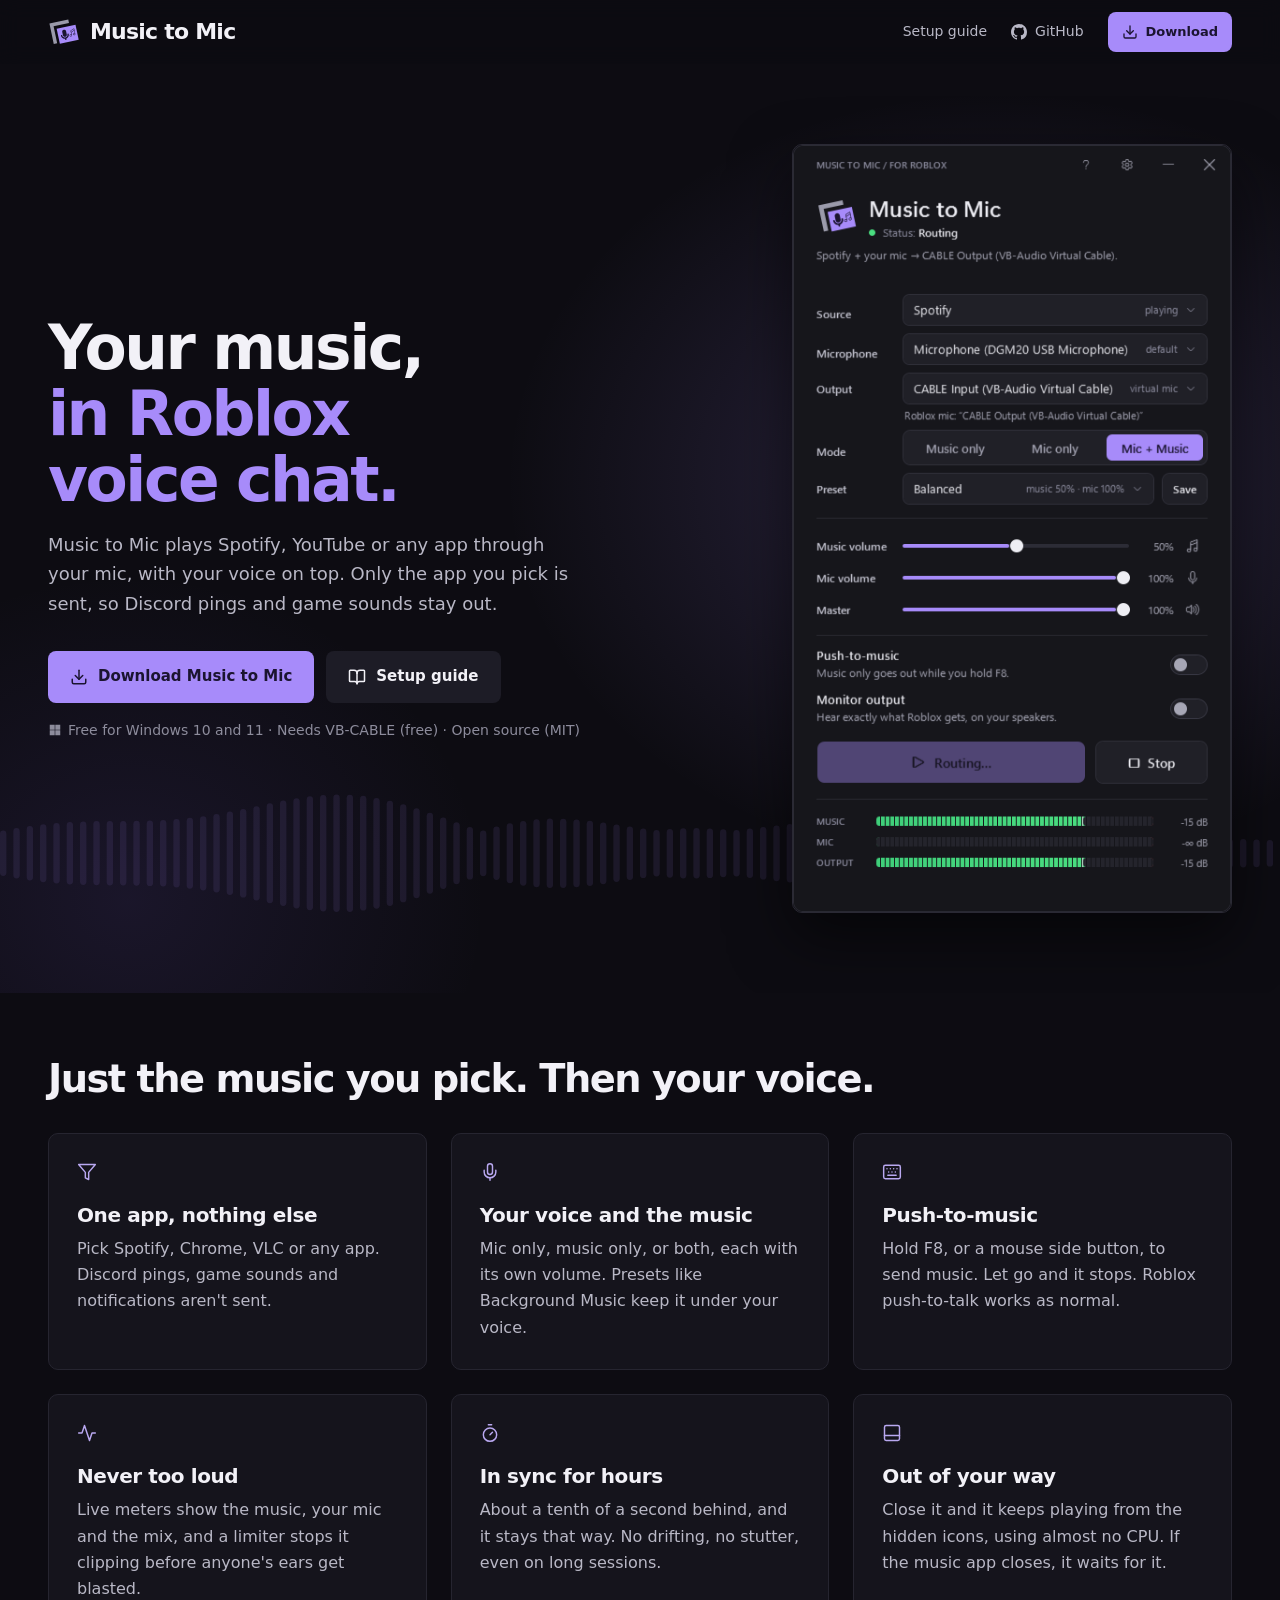
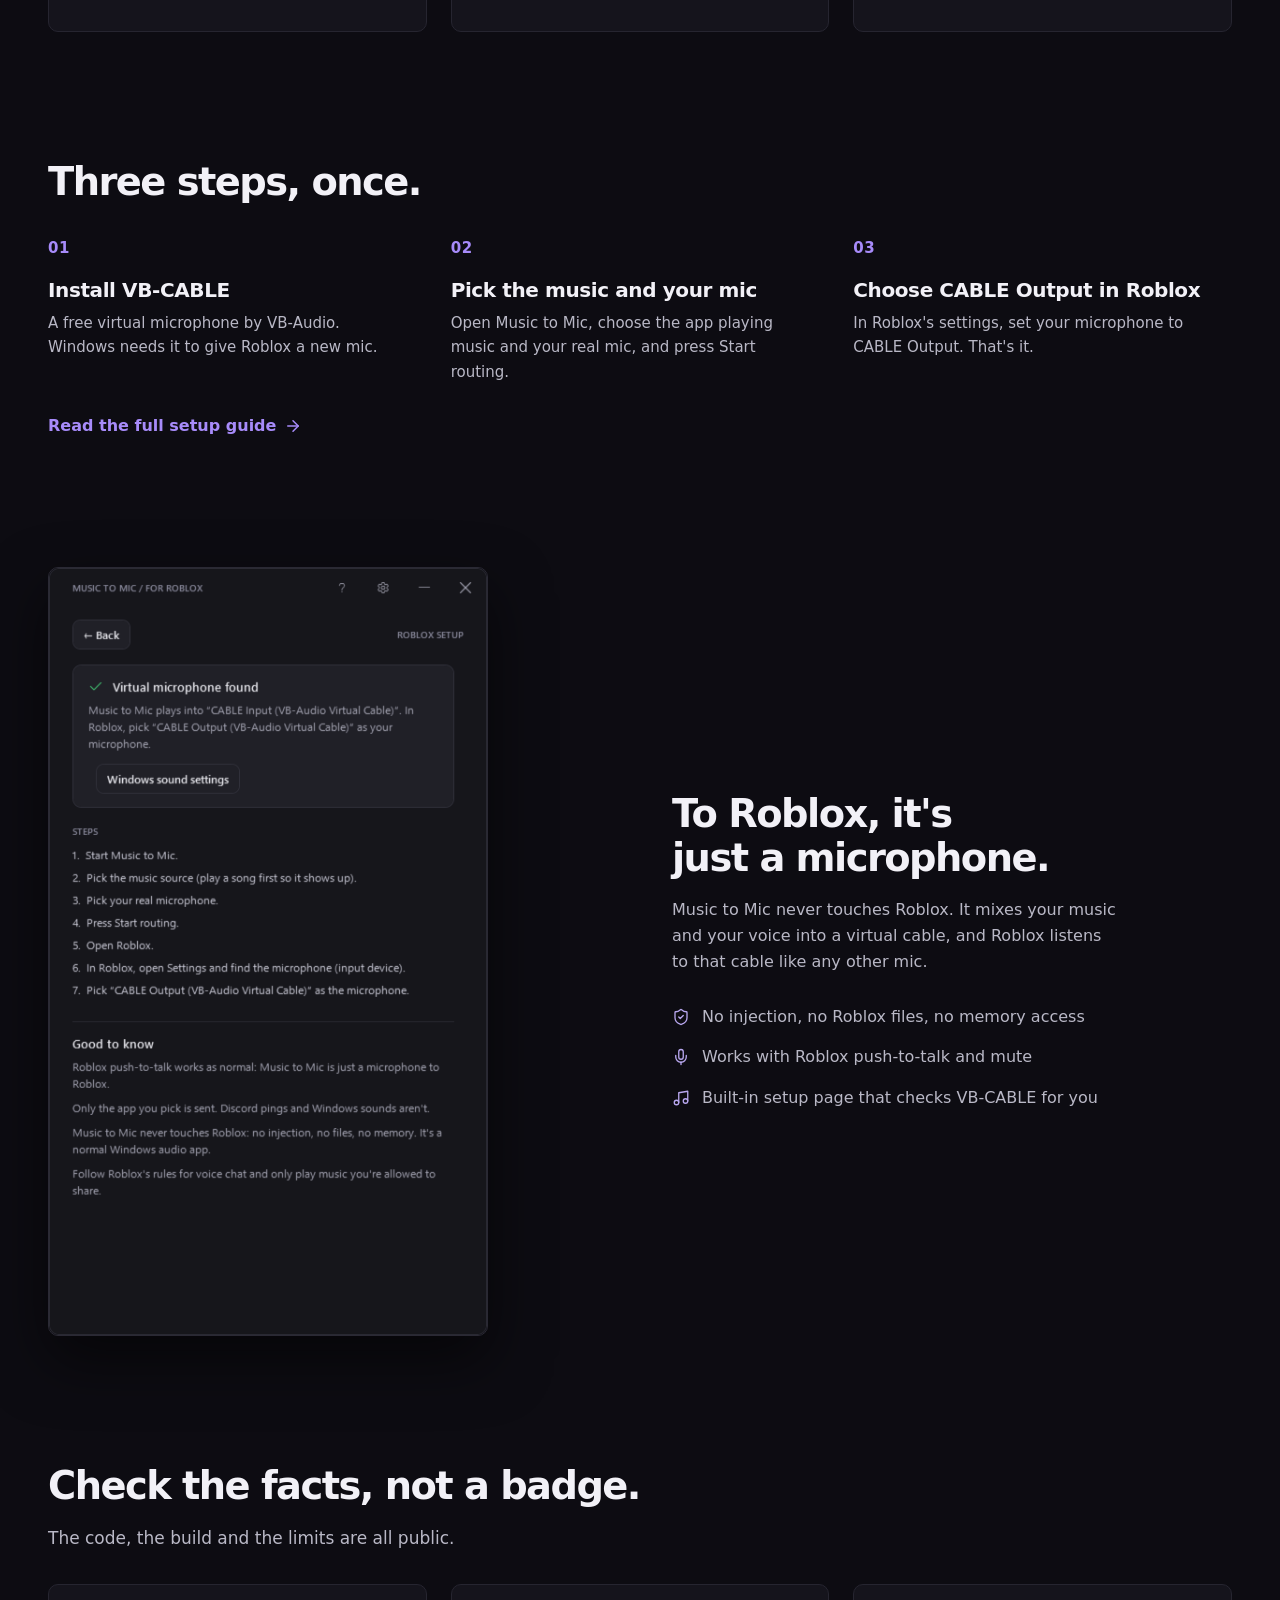
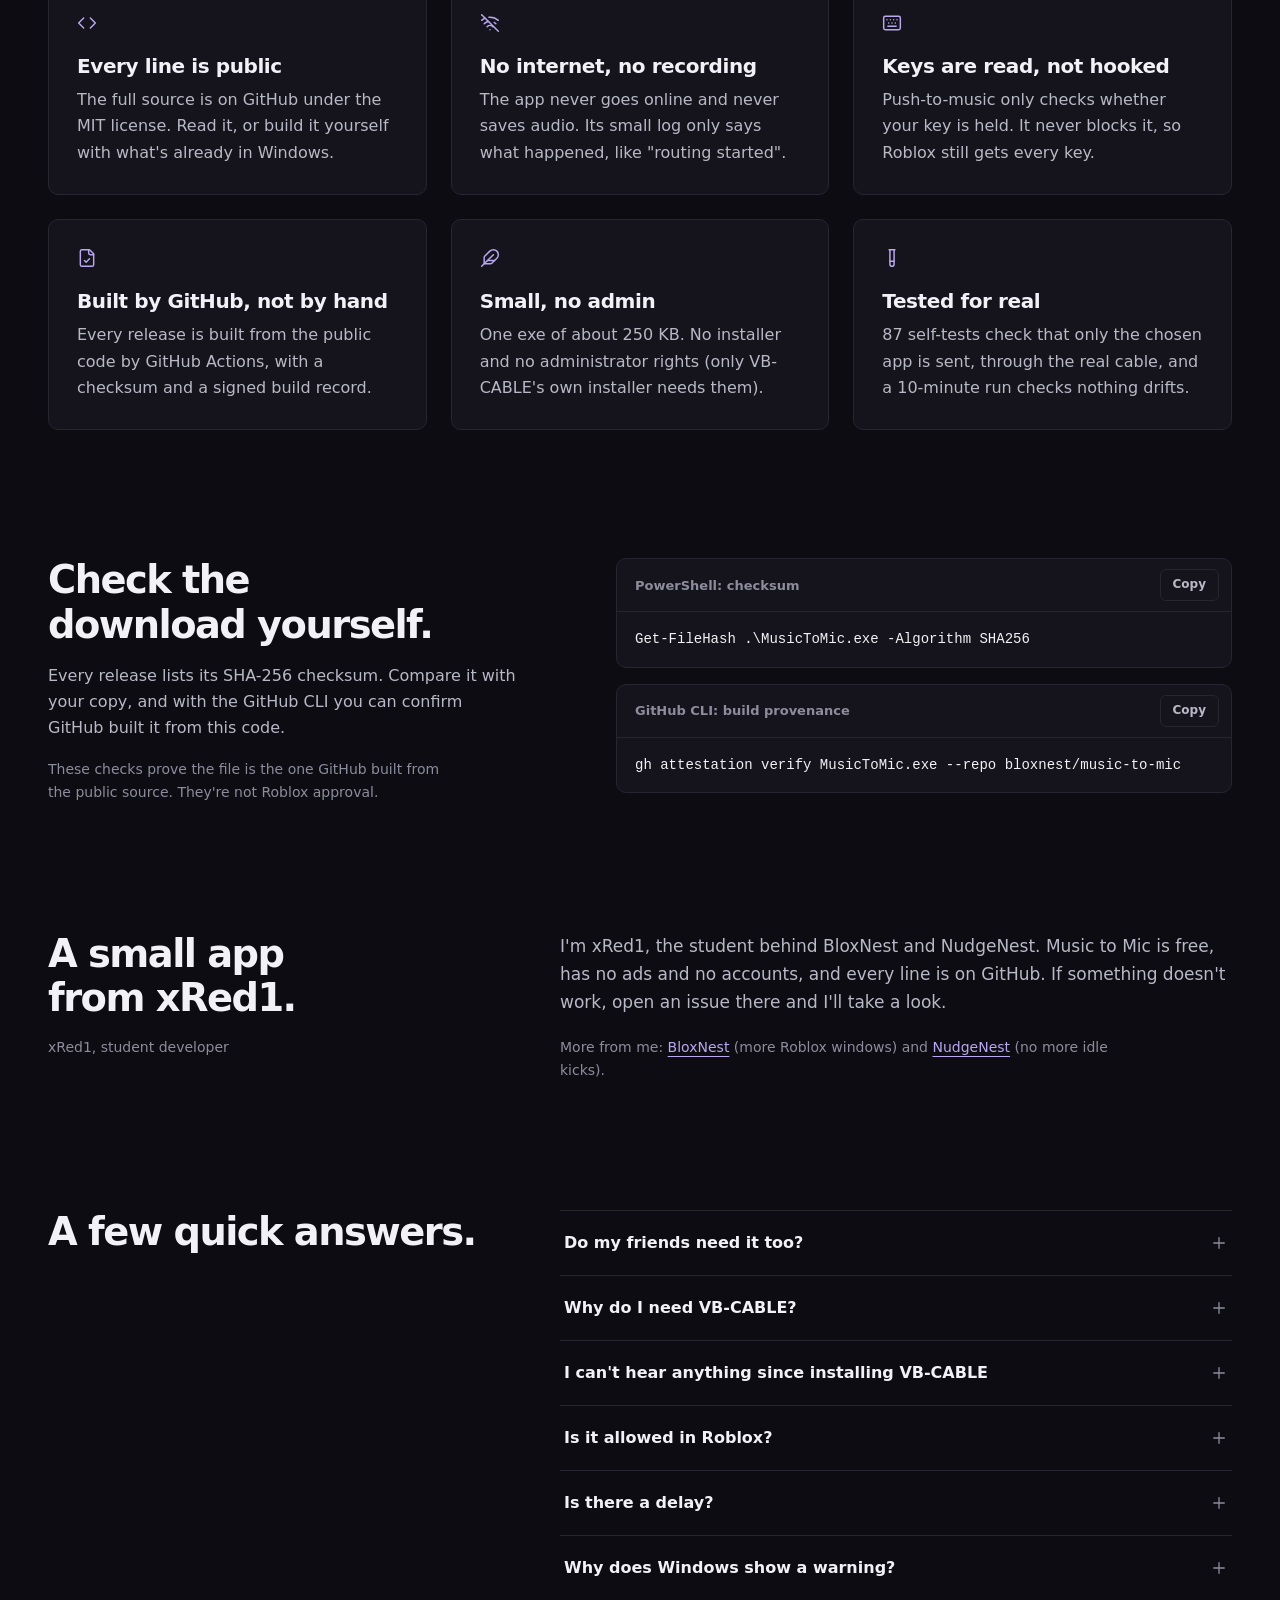
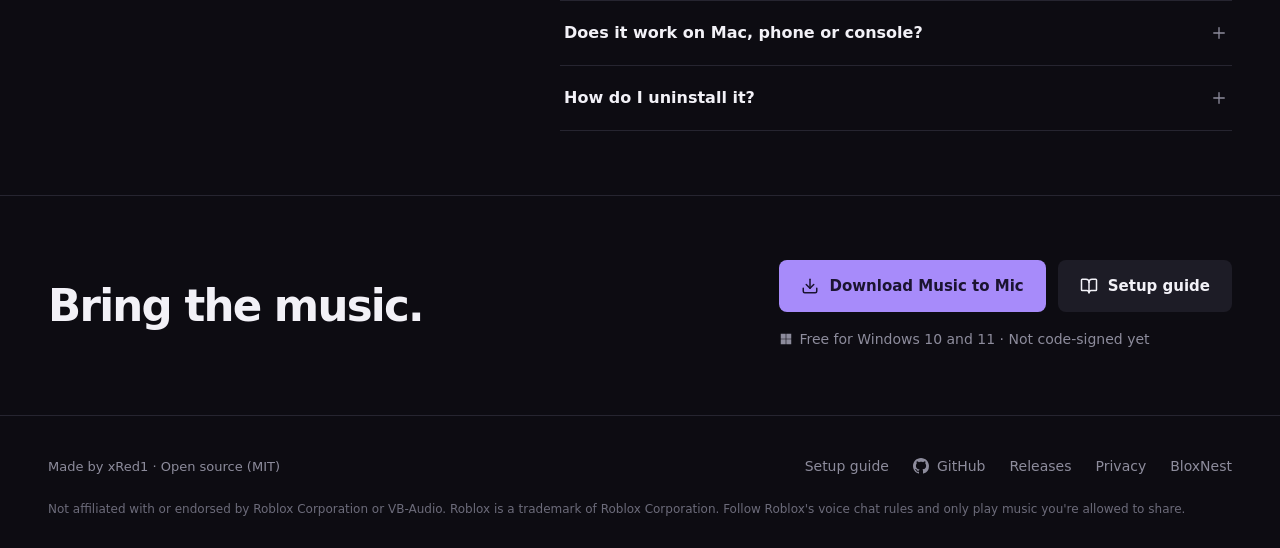
==== docs/index.html @ 9c3e30e5 "Website and setup guide; hide Windows' audio engine from sources; speaker check - docs/: landing pag" ====
<!DOCTYPE html>
<html lang="en">
<head>
  <meta charset="utf-8">
  <meta name="viewport" content="width=device-width, initial-scale=1">
  <title>Music to Mic | Play Music in Roblox Voice Chat</title>
  <meta name="description" content="Play Spotify, YouTube or any app through your mic in Roblox voice chat, with your voice on top. Free and open source for Windows. Made by xRed1.">
  <meta name="robots" content="index, follow">
  <meta name="author" content="xRed1">
  <meta name="application-name" content="Music to Mic">
  <meta name="theme-color" content="#0d0c12">
  <link rel="canonical" href="https://bloxnest.github.io/music-to-mic/">
  <link rel="icon" href="favicon.ico" sizes="any">
  <link rel="icon" type="image/svg+xml" href="assets/favicon.svg">
  <link rel="icon" type="image/png" sizes="32x32" href="assets/favicon-32.png">
  <link rel="apple-touch-icon" href="apple-touch-icon.png">
  <link rel="manifest" href="site.webmanifest">
  <meta property="og:type" content="website">
  <meta property="og:site_name" content="Music to Mic">
  <meta property="og:title" content="Music to Mic | Play Music in Roblox Voice Chat">
  <meta property="og:description" content="Your music, in Roblox voice chat. Play Spotify, YouTube or any app through your mic, with your voice on top. Free for Windows.">
  <meta property="og:url" content="https://bloxnest.github.io/music-to-mic/">
  <meta property="og:locale" content="en_US">
  <meta property="og:image" content="https://bloxnest.github.io/music-to-mic/assets/og-image.jpg">
  <meta property="og:image:type" content="image/jpeg">
  <meta property="og:image:width" content="1200">
  <meta property="og:image:height" content="630">
  <meta property="og:image:alt" content="Music to Mic logo and headline next to the app window, routing Spotify and a microphone into Roblox voice chat.">
  <meta name="twitter:card" content="summary_large_image">
  <meta name="twitter:title" content="Music to Mic | Play Music in Roblox Voice Chat">
  <meta name="twitter:description" content="Play Spotify, YouTube or any app through your mic in Roblox voice chat. Free for Windows.">
  <meta name="twitter:image" content="https://bloxnest.github.io/music-to-mic/assets/og-image.jpg">
  <script type="application/ld+json">
  {
    "@context": "https://schema.org",
    "@type": "SoftwareApplication",
    "name": "Music to Mic",
    "url": "https://bloxnest.github.io/music-to-mic/",
    "description": "Play an app's audio, like Spotify or YouTube, through a virtual microphone in Roblox voice chat, mixed with your real mic.",
    "applicationCategory": "MultimediaApplication",
    "operatingSystem": "Windows 10, Windows 11",
    "softwareVersion": "1.0.0",
    "downloadUrl": "https://github.com/bloxnest/music-to-mic/releases/latest/download/MusicToMic.exe",
    "isAccessibleForFree": true,
    "offers": { "@type": "Offer", "price": 0, "priceCurrency": "USD" },
    "license": "https://github.com/bloxnest/music-to-mic/blob/main/LICENSE",
    "image": "https://bloxnest.github.io/music-to-mic/assets/og-image.jpg",
    "screenshot": ["https://bloxnest.github.io/music-to-mic/assets/app-main.png"],
    "sameAs": ["https://github.com/bloxnest/music-to-mic"],
    "author": { "@type": "Person", "name": "xRed1" }
  }
  </script>
  <link rel="stylesheet" href="assets/site.css">
</head>
<body>
  <!-- Interface icons: Lucide (ISC licence). Brand marks: GitHub and Microsoft Windows. -->
  <svg width="0" height="0" style="position:absolute" aria-hidden="true" focusable="false">
    <defs>
      <symbol id="i-download" viewBox="0 0 24 24" fill="none" stroke="currentColor" stroke-width="2" stroke-linecap="round" stroke-linejoin="round"><path d="M21 15v4a2 2 0 0 1-2 2H5a2 2 0 0 1-2-2v-4"/><polyline points="7 10 12 15 17 10"/><line x1="12" x2="12" y1="15" y2="3"/></symbol>
      <symbol id="i-book" viewBox="0 0 24 24" fill="none" stroke="currentColor" stroke-width="2" stroke-linecap="round" stroke-linejoin="round"><path d="M12 7v14"/><path d="M3 18a1 1 0 0 1-1-1V4a1 1 0 0 1 1-1h5a4 4 0 0 1 4 4 4 4 0 0 1 4-4h5a1 1 0 0 1 1 1v13a1 1 0 0 1-1 1h-6a3 3 0 0 0-3 3 3 3 0 0 0-3-3z"/></symbol>
      <symbol id="i-filter" viewBox="0 0 24 24" fill="none" stroke="currentColor" stroke-width="1.75" stroke-linecap="round" stroke-linejoin="round"><polygon points="22 3 2 3 10 12.46 10 19 14 21 14 12.46 22 3"/></symbol>
      <symbol id="i-mic" viewBox="0 0 24 24" fill="none" stroke="currentColor" stroke-width="1.75" stroke-linecap="round" stroke-linejoin="round"><path d="M12 2a3 3 0 0 0-3 3v7a3 3 0 0 0 6 0V5a3 3 0 0 0-3-3Z"/><path d="M19 10v2a7 7 0 0 1-14 0v-2"/><line x1="12" x2="12" y1="19" y2="22"/></symbol>
      <symbol id="i-music" viewBox="0 0 24 24" fill="none" stroke="currentColor" stroke-width="1.75" stroke-linecap="round" stroke-linejoin="round"><path d="M9 18V5l12-2v13"/><circle cx="6" cy="18" r="3"/><circle cx="18" cy="16" r="3"/></symbol>
      <symbol id="i-keyboard" viewBox="0 0 24 24" fill="none" stroke="currentColor" stroke-width="1.75" stroke-linecap="round" stroke-linejoin="round"><rect width="20" height="16" x="2" y="4" rx="2"/><path d="M6 8h.01M10 8h.01M14 8h.01M18 8h.01M8 12h.01M12 12h.01M16 12h.01M7 16h10"/></symbol>
      <symbol id="i-activity" viewBox="0 0 24 24" fill="none" stroke="currentColor" stroke-width="1.75" stroke-linecap="round" stroke-linejoin="round"><path d="M22 12h-4l-3 9L9 3l-3 9H2"/></symbol>
      <symbol id="i-timer" viewBox="0 0 24 24" fill="none" stroke="currentColor" stroke-width="1.75" stroke-linecap="round" stroke-linejoin="round"><line x1="10" x2="14" y1="2" y2="2"/><line x1="12" x2="15" y1="14" y2="11"/><circle cx="12" cy="14" r="8"/></symbol>
      <symbol id="i-panel-bottom" viewBox="0 0 24 24" fill="none" stroke="currentColor" stroke-width="1.75" stroke-linecap="round" stroke-linejoin="round"><rect width="18" height="18" x="3" y="3" rx="2"/><path d="M3 15h18"/></symbol>
      <symbol id="i-shield-check" viewBox="0 0 24 24" fill="none" stroke="currentColor" stroke-width="1.75" stroke-linecap="round" stroke-linejoin="round"><path d="M20 13c0 5-3.5 7.5-7.66 8.95a1 1 0 0 1-.67-.01C7.5 20.5 4 18 4 13V6a1 1 0 0 1 1-1c2 0 4.5-1.2 6.24-2.72a1.17 1.17 0 0 1 1.52 0C14.51 3.81 17 5 19 5a1 1 0 0 1 1 1z"/><path d="m9 12 2 2 4-4"/></symbol>
      <symbol id="i-code" viewBox="0 0 24 24" fill="none" stroke="currentColor" stroke-width="1.75" stroke-linecap="round" stroke-linejoin="round"><path d="m16 18 6-6-6-6"/><path d="m8 6-6 6 6 6"/></symbol>
      <symbol id="i-wifi-off" viewBox="0 0 24 24" fill="none" stroke="currentColor" stroke-width="1.75" stroke-linecap="round" stroke-linejoin="round"><path d="M12 20h.01"/><path d="M8.5 16.43a5 5 0 0 1 7 0"/><path d="M5 12.86a10 10 0 0 1 5.17-2.69"/><path d="M19 12.86a10 10 0 0 0-2-1.52"/><path d="M2 8.82a15 15 0 0 1 4.18-2.64"/><path d="M22 8.82a15 15 0 0 0-11.29-3.76"/><path d="m2 2 20 20"/></symbol>
      <symbol id="i-file-check" viewBox="0 0 24 24" fill="none" stroke="currentColor" stroke-width="1.75" stroke-linecap="round" stroke-linejoin="round"><path d="M15 2H6a2 2 0 0 0-2 2v16a2 2 0 0 0 2 2h12a2 2 0 0 0 2-2V7Z"/><path d="M14 2v4a2 2 0 0 0 2 2h4"/><path d="m9 15 2 2 4-4"/></symbol>
      <symbol id="i-feather" viewBox="0 0 24 24" fill="none" stroke="currentColor" stroke-width="1.75" stroke-linecap="round" stroke-linejoin="round"><path d="M12.67 19a2 2 0 0 0 1.42-.59l6.15-6.17a6 6 0 0 0-8.49-8.49L5.59 9.91A2 2 0 0 0 5 11.33V18a1 1 0 0 0 1 1z"/><path d="M16 8 2 22"/><path d="M17.5 15H9"/></symbol>
      <symbol id="i-test-tube" viewBox="0 0 24 24" fill="none" stroke="currentColor" stroke-width="1.75" stroke-linecap="round" stroke-linejoin="round"><path d="M14.5 2v17.5c0 1.4-1.1 2.5-2.5 2.5s-2.5-1.1-2.5-2.5V2"/><path d="M8.5 2h7"/><path d="M14.5 16h-5"/></symbol>
      <symbol id="i-plus" viewBox="0 0 24 24" fill="none" stroke="currentColor" stroke-width="1.75" stroke-linecap="round" stroke-linejoin="round"><path d="M5 12h14"/><path d="M12 5v14"/></symbol>
      <symbol id="i-info" viewBox="0 0 24 24" fill="none" stroke="currentColor" stroke-width="2" stroke-linecap="round" stroke-linejoin="round"><circle cx="12" cy="12" r="10"/><path d="M12 16v-4"/><path d="M12 8h.01"/></symbol>
      <symbol id="i-alert" viewBox="0 0 24 24" fill="none" stroke="currentColor" stroke-width="2" stroke-linecap="round" stroke-linejoin="round"><path d="m21.73 18-8-14a2 2 0 0 0-3.48 0l-8 14A2 2 0 0 0 4 21h16a2 2 0 0 0 1.73-3"/><path d="M12 9v4"/><path d="M12 17h.01"/></symbol>
      <symbol id="i-arrow-right" viewBox="0 0 24 24" fill="none" stroke="currentColor" stroke-width="2" stroke-linecap="round" stroke-linejoin="round"><path d="M5 12h14"/><path d="m12 5 7 7-7 7"/></symbol>
      <symbol id="i-external" viewBox="0 0 24 24" fill="none" stroke="currentColor" stroke-width="2" stroke-linecap="round" stroke-linejoin="round"><path d="M15 3h6v6"/><path d="M10 14 21 3"/><path d="M18 13v6a2 2 0 0 1-2 2H5a2 2 0 0 1-2-2V8a2 2 0 0 1 2-2h6"/></symbol>
      <symbol id="i-github" viewBox="0 0 16 16" fill="currentColor"><path d="M8 0C3.58 0 0 3.58 0 8c0 3.54 2.29 6.53 5.47 7.59.4.07.55-.17.55-.38 0-.19-.01-.82-.01-1.49-2.01.37-2.53-.49-2.69-.94-.09-.23-.48-.94-.82-1.13-.28-.15-.68-.52-.01-.53.63-.01 1.08.58 1.23.82.72 1.21 1.87.87 2.33.66.07-.52.28-.87.51-1.07-1.78-.2-3.64-.89-3.64-3.95 0-.87.31-1.59.82-2.15-.08-.2-.36-1.02.08-2.12 0 0 .67-.21 2.2.82.64-.18 1.32-.27 2-.27.68 0 1.36.09 2 .27 1.53-1.04 2.2-.82 2.2-.82.44 1.1.16 1.92.08 2.12.51.56.82 1.27.82 2.15 0 3.07-1.87 3.75-3.65 3.95.29.25.54.73.54 1.48 0 1.07-.01 1.93-.01 2.2 0 .21.15.46.55.38A8.013 8.013 0 0 0 16 8c0-4.42-3.58-8-8-8z"/></symbol>
      <symbol id="i-windows" viewBox="0 0 24 24" fill="currentColor"><path d="M3 3h8.5v8.5H3zM12.5 3H21v8.5h-8.5zM3 12.5h8.5V21H3zM12.5 12.5H21V21h-8.5z"/></symbol>
    </defs>
  </svg>
  <a class="skip-link" href="#main">Skip to content</a>

  <header class="site-header">
    <nav class="nav container" aria-label="Main navigation">
      <a class="brand" href="./" aria-label="Music to Mic home">
        <img src="assets/logo.svg" width="32" height="32" alt="">
        <span>Music to Mic</span>
      </a>
      <div class="nav-actions">
        <a class="text-link" href="guide.html">Setup guide</a>
        <a class="text-link nav-github" href="https://github.com/bloxnest/music-to-mic">
          <svg class="icon" aria-hidden="true" focusable="false"><use href="#i-github"/></svg>GitHub
        </a>
        <a class="button button-small" href="https://github.com/bloxnest/music-to-mic/releases/latest/download/MusicToMic.exe" aria-label="Download Music to Mic for Windows">
          <svg class="icon" aria-hidden="true" focusable="false"><use href="#i-download"/></svg>Download
        </a>
      </div>
    </nav>
  </header>

  <main id="main" tabindex="-1">
    <section class="hero" aria-labelledby="hero-title">
      <svg class="hero-wave" viewBox="0 0 1200 240" preserveAspectRatio="none" aria-hidden="true" focusable="false">
        <g fill="currentColor"><rect x="0.0" y="100.4" width="6" height="39.1" rx="3"/><rect x="12.5" y="98.3" width="6" height="43.4" rx="3"/><rect x="25.0" y="96.5" width="6" height="47.0" rx="3"/><rect x="37.5" y="95.0" width="6" height="49.9" rx="3"/><rect x="50.0" y="93.9" width="6" height="52.2" rx="3"/><rect x="62.5" y="93.1" width="6" height="53.8" rx="3"/><rect x="75.0" y="92.6" width="6" height="54.8" rx="3"/><rect x="87.5" y="92.3" width="6" height="55.3" rx="3"/><rect x="100.0" y="92.2" width="6" height="55.6" rx="3"/><rect x="112.5" y="92.1" width="6" height="55.7" rx="3"/><rect x="125.0" y="92.0" width="6" height="56.0" rx="3"/><rect x="137.5" y="91.8" width="6" height="56.5" rx="3"/><rect x="150.0" y="91.3" width="6" height="57.4" rx="3"/><rect x="162.5" y="90.5" width="6" height="58.9" rx="3"/><rect x="175.0" y="89.4" width="6" height="61.1" rx="3"/><rect x="187.5" y="88.0" width="6" height="64.0" rx="3"/><rect x="200.0" y="86.2" width="6" height="67.6" rx="3"/><rect x="212.5" y="84.1" width="6" height="71.8" rx="3"/><rect x="225.0" y="81.8" width="6" height="76.4" rx="3"/><rect x="237.5" y="79.4" width="6" height="81.3" rx="3"/><rect x="250.0" y="76.9" width="6" height="86.2" rx="3"/><rect x="262.5" y="74.6" width="6" height="90.8" rx="3"/><rect x="275.0" y="72.6" width="6" height="94.9" rx="3"/><rect x="287.5" y="70.9" width="6" height="98.1" rx="3"/><rect x="300.0" y="69.8" width="6" height="100.4" rx="3"/><rect x="312.5" y="69.3" width="6" height="101.3" rx="3"/><rect x="325.0" y="69.6" width="6" height="100.9" rx="3"/><rect x="337.5" y="70.5" width="6" height="98.9" rx="3"/><rect x="350.0" y="72.3" width="6" height="95.5" rx="3"/><rect x="362.5" y="74.7" width="6" height="90.7" rx="3"/><rect x="375.0" y="77.7" width="6" height="84.6" rx="3"/><rect x="387.5" y="81.2" width="6" height="77.6" rx="3"/><rect x="400.0" y="85.1" width="6" height="69.8" rx="3"/><rect x="412.5" y="89.2" width="6" height="61.6" rx="3"/><rect x="425.0" y="93.3" width="6" height="53.4" rx="3"/><rect x="437.5" y="97.3" width="6" height="45.4" rx="3"/><rect x="450.0" y="100.4" width="6" height="39.3" rx="3"/><rect x="462.5" y="97.0" width="6" height="46.0" rx="3"/><rect x="475.0" y="94.2" width="6" height="51.6" rx="3"/><rect x="487.5" y="92.1" width="6" height="55.8" rx="3"/><rect x="500.0" y="90.7" width="6" height="58.5" rx="3"/><rect x="512.5" y="90.1" width="6" height="59.8" rx="3"/><rect x="525.0" y="90.2" width="6" height="59.7" rx="3"/><rect x="537.5" y="90.8" width="6" height="58.4" rx="3"/><rect x="550.0" y="92.0" width="6" height="56.1" rx="3"/><rect x="562.5" y="93.5" width="6" height="53.1" rx="3"/><rect x="575.0" y="95.2" width="6" height="49.6" rx="3"/><rect x="587.5" y="96.9" width="6" height="46.1" rx="3"/><rect x="600.0" y="98.6" width="6" height="42.8" rx="3"/><rect x="612.5" y="100.0" width="6" height="40.0" rx="3"/><rect x="625.0" y="99.0" width="6" height="42.1" rx="3"/><rect x="637.5" y="98.4" width="6" height="43.3" rx="3"/><rect x="650.0" y="98.2" width="6" height="43.5" rx="3"/><rect x="662.5" y="98.6" width="6" height="42.8" rx="3"/><rect x="675.0" y="99.4" width="6" height="41.2" rx="3"/><rect x="687.5" y="100.0" width="6" height="40.1" rx="3"/><rect x="700.0" y="98.7" width="6" height="42.6" rx="3"/><rect x="712.5" y="97.3" width="6" height="45.4" rx="3"/><rect x="725.0" y="96.0" width="6" height="48.0" rx="3"/><rect x="737.5" y="94.8" width="6" height="50.4" rx="3"/><rect x="750.0" y="94.0" width="6" height="52.1" rx="3"/><rect x="762.5" y="93.5" width="6" height="52.9" rx="3"/><rect x="775.0" y="93.7" width="6" height="52.7" rx="3"/><rect x="787.5" y="94.4" width="6" height="51.2" rx="3"/><rect x="800.0" y="95.7" width="6" height="48.5" rx="3"/><rect x="812.5" y="97.7" width="6" height="44.6" rx="3"/><rect x="825.0" y="100.2" width="6" height="39.5" rx="3"/><rect x="837.5" y="100.4" width="6" height="39.2" rx="3"/><rect x="850.0" y="97.4" width="6" height="45.2" rx="3"/><rect x="862.5" y="94.2" width="6" height="51.6" rx="3"/><rect x="875.0" y="91.0" width="6" height="58.0" rx="3"/><rect x="887.5" y="87.9" width="6" height="64.3" rx="3"/><rect x="900.0" y="85.0" width="6" height="69.9" rx="3"/><rect x="912.5" y="82.6" width="6" height="74.8" rx="3"/><rect x="925.0" y="80.7" width="6" height="78.6" rx="3"/><rect x="937.5" y="79.4" width="6" height="81.1" rx="3"/><rect x="950.0" y="78.8" width="6" height="82.3" rx="3"/><rect x="962.5" y="78.9" width="6" height="82.1" rx="3"/><rect x="975.0" y="79.7" width="6" height="80.5" rx="3"/><rect x="987.5" y="81.1" width="6" height="77.7" rx="3"/><rect x="1000.0" y="83.1" width="6" height="73.8" rx="3"/><rect x="1012.5" y="85.5" width="6" height="69.0" rx="3"/><rect x="1025.0" y="88.2" width="6" height="63.7" rx="3"/><rect x="1037.5" y="91.1" width="6" height="57.9" rx="3"/><rect x="1050.0" y="94.0" width="6" height="52.0" rx="3"/><rect x="1062.5" y="96.8" width="6" height="46.3" rx="3"/><rect x="1075.0" y="99.5" width="6" height="41.0" rx="3"/><rect x="1087.5" y="101.9" width="6" height="36.2" rx="3"/><rect x="1100.0" y="104.0" width="6" height="32.0" rx="3"/><rect x="1112.5" y="105.7" width="6" height="28.6" rx="3"/><rect x="1125.0" y="107.0" width="6" height="26.0" rx="3"/><rect x="1137.5" y="107.6" width="6" height="24.7" rx="3"/><rect x="1150.0" y="107.6" width="6" height="24.9" rx="3"/><rect x="1162.5" y="107.7" width="6" height="24.5" rx="3"/><rect x="1175.0" y="108.1" width="6" height="23.9" rx="3"/><rect x="1187.5" y="108.5" width="6" height="23.0" rx="3"/></g>
      </svg>
      <div class="hero-grid container">
        <div class="hero-copy">
          <h1 id="hero-title">Your music, <span>in Roblox voice chat.</span></h1>
          <p class="hero-description">Music to Mic plays Spotify, YouTube or any app through your mic, with your voice on top. Only the app you pick is sent, so Discord pings and game sounds stay out.</p>
          <div class="actions">
            <a class="button" href="https://github.com/bloxnest/music-to-mic/releases/latest/download/MusicToMic.exe">
              <svg class="icon" aria-hidden="true" focusable="false"><use href="#i-download"/></svg>Download Music to Mic
            </a>
            <a class="button button-secondary" href="guide.html">
              <svg class="icon" aria-hidden="true" focusable="false"><use href="#i-book"/></svg>Setup guide
            </a>
          </div>
          <p class="platform">
            <svg class="icon" aria-hidden="true" focusable="false"><use href="#i-windows"/></svg>Free for Windows 10 and 11 · Needs VB-CABLE (free) · Open source (MIT)
          </p>
        </div>
        <img class="hero-app shot" src="assets/app-main.png" width="468" height="819" loading="eager" fetchpriority="high" decoding="async"
             alt="Music to Mic window routing Spotify and a microphone into CABLE Input, with the music, mic and output meters lit.">
      </div>
    </section>

    <section class="section container" aria-labelledby="features-title">
      <h2 class="section-title" id="features-title" data-reveal>Just the music you pick. Then your voice.</h2>
      <ul class="three-columns" role="list">
        <li class="feature" data-reveal data-delay="60">
          <svg class="icon" aria-hidden="true" focusable="false"><use href="#i-filter"/></svg>
          <h3>One app, nothing else</h3>
          <p>Pick Spotify, Chrome, VLC or any app. Discord pings, game sounds and notifications aren't sent.</p>
        </li>
        <li class="feature" data-reveal data-delay="120">
          <svg class="icon" aria-hidden="true" focusable="false"><use href="#i-mic"/></svg>
          <h3>Your voice and the music</h3>
          <p>Mic only, music only, or both, each with its own volume. Presets like Background Music keep it under your voice.</p>
        </li>
        <li class="feature" data-reveal data-delay="180">
          <svg class="icon" aria-hidden="true" focusable="false"><use href="#i-keyboard"/></svg>
          <h3>Push-to-music</h3>
          <p>Hold F8, or a mouse side button, to send music. Let go and it stops. Roblox push-to-talk works as normal.</p>
        </li>
        <li class="feature" data-reveal data-delay="60">
          <svg class="icon" aria-hidden="true" focusable="false"><use href="#i-activity"/></svg>
          <h3>Never too loud</h3>
          <p>Live meters show the music, your mic and the mix, and a limiter stops it clipping before anyone's ears get blasted.</p>
        </li>
        <li class="feature" data-reveal data-delay="120">
          <svg class="icon" aria-hidden="true" focusable="false"><use href="#i-timer"/></svg>
          <h3>In sync for hours</h3>
          <p>About a tenth of a second behind, and it stays that way. No drifting, no stutter, even on long sessions.</p>
        </li>
        <li class="feature" data-reveal data-delay="180">
          <svg class="icon" aria-hidden="true" focusable="false"><use href="#i-panel-bottom"/></svg>
          <h3>Out of your way</h3>
          <p>Close it and it keeps playing from the hidden icons, using almost no CPU. If the music app closes, it waits for it.</p>
        </li>
      </ul>
    </section>

    <section class="section container" aria-labelledby="how-title" data-reveal>
      <h2 class="section-title" id="how-title">Three steps, once.</h2>
      <ol class="three-columns steps" role="list">
        <li class="step">
          <span class="step-number" aria-hidden="true">01</span>
          <h3>Install VB-CABLE</h3>
          <p>A free virtual microphone by VB-Audio. Windows needs it to give Roblox a new mic.</p>
        </li>
        <li class="step">
          <span class="step-number" aria-hidden="true">02</span>
          <h3>Pick the music and your mic</h3>
          <p>Open Music to Mic, choose the app playing music and your real mic, and press Start routing.</p>
        </li>
        <li class="step">
          <span class="step-number" aria-hidden="true">03</span>
          <h3>Choose CABLE Output in Roblox</h3>
          <p>In Roblox's settings, set your microphone to CABLE Output. That's it.</p>
        </li>
      </ol>
      <a class="more-link" href="guide.html">Read the full setup guide <svg class="icon" aria-hidden="true" focusable="false"><use href="#i-arrow-right"/></svg></a>
    </section>

    <section class="section container" aria-labelledby="showcase-title">
      <div class="split">
        <img class="showcase-art shot" src="assets/app-setup.png" width="468" height="819" loading="lazy" decoding="async" data-reveal
             alt="Music to Mic's Roblox Setup page: virtual microphone found, and the seven setup steps.">
        <div class="showcase-copy" data-reveal data-delay="90">
          <h2 id="showcase-title">To Roblox, it's<br>just a microphone.</h2>
          <p>Music to Mic never touches Roblox. It mixes your music and your voice into a virtual cable, and Roblox listens to that cable like any other mic.</p>
          <ul class="points">
            <li><svg class="icon" aria-hidden="true" focusable="false"><use href="#i-shield-check"/></svg>No injection, no Roblox files, no memory access</li>
            <li><svg class="icon" aria-hidden="true" focusable="false"><use href="#i-mic"/></svg>Works with Roblox push-to-talk and mute</li>
            <li><svg class="icon" aria-hidden="true" focusable="false"><use href="#i-music"/></svg>Built-in setup page that checks VB-CABLE for you</li>
          </ul>
        </div>
      </div>
    </section>

    <section class="section container" id="safety" aria-labelledby="safety-title">
      <h2 class="section-title" id="safety-title" data-reveal>Check the facts, not a badge.</h2>
      <p class="section-intro" data-reveal>The code, the build and the limits are all public.</p>
      <ul class="three-columns" role="list">
        <li class="feature" data-reveal data-delay="60">
          <svg class="icon" aria-hidden="true" focusable="false"><use href="#i-code"/></svg>
          <h3>Every line is public</h3>
          <p>The full source is on GitHub under the MIT license. Read it, or build it yourself with what's already in Windows.</p>
        </li>
        <li class="feature" data-reveal data-delay="120">
          <svg class="icon" aria-hidden="true" focusable="false"><use href="#i-wifi-off"/></svg>
          <h3>No internet, no recording</h3>
          <p>The app never goes online and never saves audio. Its small log only says what happened, like "routing started".</p>
        </li>
        <li class="feature" data-reveal data-delay="180">
          <svg class="icon" aria-hidden="true" focusable="false"><use href="#i-keyboard"/></svg>
          <h3>Keys are read, not hooked</h3>
          <p>Push-to-music only checks whether your key is held. It never blocks it, so Roblox still gets every key.</p>
        </li>
        <li class="feature" data-reveal data-delay="60">
          <svg class="icon" aria-hidden="true" focusable="false"><use href="#i-file-check"/></svg>
          <h3>Built by GitHub, not by hand</h3>
          <p>Every release is built from the public code by GitHub Actions, with a checksum and a signed build record.</p>
        </li>
        <li class="feature" data-reveal data-delay="120">
          <svg class="icon" aria-hidden="true" focusable="false"><use href="#i-feather"/></svg>
          <h3>Small, no admin</h3>
          <p>One exe of about 250 KB. No installer and no administrator rights (only VB-CABLE's own installer needs them).</p>
        </li>
        <li class="feature" data-reveal data-delay="180">
          <svg class="icon" aria-hidden="true" focusable="false"><use href="#i-test-tube"/></svg>
          <h3>Tested for real</h3>
          <p>87 self-tests check that only the chosen app is sent, through the real cable, and a 10-minute run checks nothing drifts.</p>
        </li>
      </ul>
    </section>

    <section class="section container" id="verify" aria-labelledby="verify-title">
      <div class="split verify-grid" data-reveal>
        <div class="verify-copy">
          <h2 id="verify-title">Check the download yourself.</h2>
          <p>Every release lists its SHA-256 checksum. Compare it with your copy, and with the GitHub CLI you can confirm GitHub built it from this code.</p>
          <p class="fine">These checks prove the file is the one GitHub built from the public source. They're not Roblox approval.</p>
        </div>
        <div class="commands">
          <div class="command">
            <div class="command-head"><span>PowerShell: checksum</span><button class="copy" type="button" data-copy="c1">Copy</button></div>
            <pre id="c1">Get-FileHash .\MusicToMic.exe -Algorithm SHA256</pre>
          </div>
          <div class="command">
            <div class="command-head"><span>GitHub CLI: build provenance</span><button class="copy" type="button" data-copy="c2">Copy</button></div>
            <pre id="c2">gh attestation verify MusicToMic.exe --repo bloxnest/music-to-mic</pre>
          </div>
        </div>
      </div>
    </section>

    <section class="section container" aria-labelledby="story-title">
      <div class="split story-grid" data-reveal>
        <div>
          <h2 id="story-title">A small app from xRed1.</h2>
          <p class="signature">xRed1, student developer</p>
        </div>
        <div class="story-copy">
          <p>I'm xRed1, the student behind BloxNest and NudgeNest. Music to Mic is free, has no ads and no accounts, and every line is on GitHub. If something doesn't work, open an issue there and I'll take a look.</p>
          <p class="aside">More from me: <a href="https://bloxnest.github.io/">BloxNest</a> (more Roblox windows) and <a href="https://bloxnest.github.io/nudge-nest/">NudgeNest</a> (no more idle kicks).</p>
        </div>
      </div>
    </section>

    <section class="section container" id="faq" aria-labelledby="faq-title">
      <div class="split faq-grid" data-reveal>
        <h2 id="faq-title">A few quick answers.</h2>
        <div class="faq-list">
          <details>
            <summary><span>Do my friends need it too?</span><svg class="icon" aria-hidden="true" focusable="false"><use href="#i-plus"/></svg></summary>
            <p class="faq-answer">No. Only the person playing the music needs Music to Mic and VB-CABLE. Everyone else just hears your mic in Roblox.</p>
          </details>
          <details>
            <summary><span>Why do I need VB-CABLE?</span><svg class="icon" aria-hidden="true" focusable="false"><use href="#i-plus"/></svg></summary>
            <p class="faq-answer">Windows can't create a new microphone without a signed driver. VB-CABLE is a free, signed virtual audio cable by VB-Audio: Music to Mic plays into "CABLE Input", and Roblox hears it from "CABLE Output". VoiceMeeter and Virtual Audio Cable work too.</p>
          </details>
          <details>
            <summary><span>I can't hear anything since installing VB-CABLE</span><svg class="icon" aria-hidden="true" focusable="false"><use href="#i-plus"/></svg></summary>
            <p class="faq-answer">Windows sometimes makes CABLE Input your default speakers after the install. Set your real speakers back in Windows Sound settings; Music to Mic warns you when this happens. <a href="guide.html#speakers">How to fix it</a>.</p>
          </details>
          <details>
            <summary><span>Is it allowed in Roblox?</span><svg class="icon" aria-hidden="true" focusable="false"><use href="#i-plus"/></svg></summary>
            <p class="faq-answer">To Roblox it's just a microphone input; nothing about Roblox is changed. Follow Roblox's rules for voice chat and only play music you're allowed to share. Music to Mic isn't made or approved by Roblox, so use it at your own risk.</p>
          </details>
          <details>
            <summary><span>Is there a delay?</span><svg class="icon" aria-hidden="true" focusable="false"><use href="#i-plus"/></svg></summary>
            <p class="faq-answer">About a tenth of a second from the music app to Roblox's mic, and it stays steady for hours.</p>
          </details>
          <details>
            <summary><span>Why does Windows show a warning?</span><svg class="icon" aria-hidden="true" focusable="false"><use href="#i-plus"/></svg></summary>
            <p class="faq-answer">Music to Mic isn't code-signed yet, so Windows may say "Windows protected your PC". If you downloaded it from this site or GitHub, choose More info, then Run anyway. You can check the checksum first.</p>
          </details>
          <details>
            <summary><span>Does it work on Mac, phone or console?</span><svg class="icon" aria-hidden="true" focusable="false"><use href="#i-plus"/></svg></summary>
            <p class="faq-answer">No. It needs Windows 10 (version 2004 or newer) or Windows 11, and the Roblox app on that PC.</p>
          </details>
          <details>
            <summary><span>How do I uninstall it?</span><svg class="icon" aria-hidden="true" focusable="false"><use href="#i-plus"/></svg></summary>
            <p class="faq-answer">Right-click the icon in the hidden icons and choose Exit, then delete MusicToMic.exe and the %APPDATA%\MusicToMic folder. To remove VB-CABLE, run its setup again as administrator and choose Remove Driver.</p>
          </details>
        </div>
      </div>
    </section>

    <section class="section download" aria-labelledby="download-title">
      <div class="split download-grid container" data-reveal>
        <h2 id="download-title">Bring the music.</h2>
        <div class="download-cta">
          <div class="actions">
            <a class="button" href="https://github.com/bloxnest/music-to-mic/releases/latest/download/MusicToMic.exe">
              <svg class="icon" aria-hidden="true" focusable="false"><use href="#i-download"/></svg>Download Music to Mic
            </a>
            <a class="button button-secondary" href="guide.html">
              <svg class="icon" aria-hidden="true" focusable="false"><use href="#i-book"/></svg>Setup guide
            </a>
          </div>
          <p class="platform">
            <svg class="icon" aria-hidden="true" focusable="false"><use href="#i-windows"/></svg>Free for Windows 10 and 11 · Not code-signed yet
          </p>
        </div>
      </div>
    </section>
  </main>

  <footer class="site-footer">
    <div class="container">
      <div class="footer-top">
        <p>Made by xRed1 · Open source (MIT)</p>
        <nav class="footer-links" aria-label="Footer navigation">
          <a class="text-link" href="guide.html">Setup guide</a>
          <a class="text-link" href="https://github.com/bloxnest/music-to-mic">
            <svg class="icon" aria-hidden="true" focusable="false"><use href="#i-github"/></svg>GitHub
          </a>
          <a class="text-link" href="https://github.com/bloxnest/music-to-mic/releases">Releases</a>
          <a class="text-link" href="https://github.com/bloxnest/music-to-mic/blob/main/PRIVACY.md">Privacy</a>
          <a class="text-link" href="https://bloxnest.github.io/">BloxNest</a>
        </nav>
      </div>
      <p class="disclaimer">Not affiliated with or endorsed by Roblox Corporation or VB-Audio. Roblox is a trademark of Roblox Corporation. Follow Roblox's voice chat rules and only play music you're allowed to share.</p>
    </div>
  </footer>
  <script src="assets/site.js"></script>
</body>
</html>
---- docs/assets/site.css ----
/* Music to Mic website: BloxNest family layout, neutral dark with a violet accent. */
:root {
  color-scheme: dark;
  --bg: #0d0c12;
  --surface: #15141c;
  --surface-hover: #1b1a24;
  --line: #262530;
  --heading: #f2f1f7;
  --body: #b9b8c6;
  --muted: #8d8c9c;
  --faint: #6c6b7a;
  --accent: #a78bfa;
  --accent-hover: #bca7fc;
  --accent-soft: #b9a8f0;
  --on-accent: #1b1430;
  --warn: #f2c26b;
  --ease: cubic-bezier(.22, .61, .36, 1);
  font-family: "Segoe UI Variable Text", "Segoe UI", system-ui, -apple-system, sans-serif;
}

*, *::before, *::after { box-sizing: border-box; }
html { -webkit-text-size-adjust: 100%; scroll-padding-top: 84px; }
body { margin: 0; background: var(--bg); color: var(--body); font-size: 16px; line-height: 1.65; -webkit-font-smoothing: antialiased; }
h1, h2, h3, p, figure, pre, ol, ul { margin: 0; }
h1, h2, h3 {
  color: var(--heading);
  font-family: "Segoe UI Variable Display", "Segoe UI", system-ui, -apple-system, sans-serif;
  line-height: 1.15; text-wrap: balance; overflow-wrap: break-word;
}
h1, h2 { letter-spacing: -.04em; }
h1 { font-size: clamp(40px, 4.8vw, 68px); font-weight: 750; line-height: 1.08; }
h2 { font-size: clamp(30px, 3vw, 42px); }
h3 { font-size: 20px; letter-spacing: -.02em; line-height: 1.3; }
p { overflow-wrap: anywhere; }
:is(h1, h2, h3) + p { margin-top: 16px; }
a { color: inherit; text-decoration: none; text-underline-offset: 4px; touch-action: manipulation; }
img { display: block; max-width: 100%; height: auto; }
code, kbd, .ui {
  padding: 1px 7px; border: 1px solid var(--line); border-radius: 6px; background: var(--surface);
  color: var(--heading); font-family: inherit; font-size: .92em; white-space: nowrap;
}
kbd { font-family: "Cascadia Mono", Consolas, monospace; font-size: .85em; }
::selection { color: var(--on-accent); background: var(--accent); }
:focus-visible { outline: 2px solid var(--accent); outline-offset: 4px; }
main:focus { outline: none; }

.icon { flex: none; width: 18px; height: 18px; }
.container { width: min(1320px, calc(100% - 96px)); margin-inline: auto; }
.section { padding-block: 64px; }
.skip-link {
  position: fixed; top: 12px; left: 16px; z-index: 100; min-height: 44px; padding: 10px 16px; border-radius: 8px;
  background: var(--accent); color: var(--on-accent); transform: translateY(-200%);
}
.skip-link:focus { transform: none; }

/* ---------- Navbar ---------- */
.site-header { position: sticky; top: 0; z-index: 20; background: rgb(13 12 18 / .92); backdrop-filter: blur(10px); }
.nav { display: flex; align-items: center; justify-content: space-between; gap: 24px; min-height: 64px; padding-block: 10px; }
.brand { display: inline-flex; align-items: center; gap: 10px; min-height: 44px; color: var(--heading); font-size: 22px; font-weight: 700; letter-spacing: -.035em; }
.brand img { width: 32px; height: 32px; }
.nav-actions, .footer-links { display: flex; align-items: center; gap: 24px; font-size: 14px; }
.text-link { display: inline-flex; align-items: center; justify-content: center; gap: 8px; min-width: 44px; min-height: 44px; color: var(--body); transition: color 170ms ease; }
.text-link .icon { width: 16px; height: 16px; }
.text-link[aria-current="page"] { color: var(--heading); }

/* ---------- Buttons ---------- */
.button {
  display: inline-flex; align-items: center; justify-content: center; gap: 10px;
  min-width: 44px; min-height: 52px; max-width: 100%; padding: 12px 22px; border-radius: 8px;
  background: var(--accent); color: var(--on-accent); font-size: 15px; font-weight: 700; line-height: 1.4; text-align: center;
  transition: background-color 170ms ease, transform 170ms ease, box-shadow 170ms ease;
}
.button-secondary { background: #1d1c26; color: var(--heading); }
.button-small { min-height: 40px; gap: 8px; padding: 8px 14px; font-size: 13px; }
.button-small .icon { width: 16px; height: 16px; }
.actions { display: flex; flex-wrap: wrap; gap: 12px; margin-top: 32px; }
.platform { display: flex; flex-wrap: wrap; align-items: center; gap: 8px; margin-top: 16px; color: var(--muted); font-size: 14px; }
.platform .icon { width: 14px; height: 14px; }

/* ---------- Hero ---------- */
.hero { position: relative; isolation: isolate; overflow: hidden; }
.hero::before {
  position: absolute; inset: 0; z-index: -2; content: ""; pointer-events: none;
  background:
    radial-gradient(ellipse 55% 60% at 78% 45%, rgb(167 139 250 / .20), transparent 70%),
    radial-gradient(ellipse 40% 50% at 10% 90%, rgb(122 92 214 / .12), transparent 70%);
}
.hero-wave { position: absolute; inset: auto 0 0 0; z-index: -1; width: 100%; height: 30%; color: rgb(167 139 250 / .10); pointer-events: none; }
.hero-grid { display: grid; grid-template-columns: minmax(0, 1.2fr) minmax(0, 1fr); align-items: center; gap: 48px; padding-block: 80px; }
.hero h1 span { display: block; color: var(--accent); }
.hero-description { max-width: 46ch; font-size: 18px; }
.shot { border: 1px solid #2a2934; border-radius: 10px; box-shadow: 0 24px 60px rgb(0 0 0 / .55); }
.hero-app { justify-self: end; width: min(100%, 440px); }

/* ---------- Cards and steps ---------- */
.section-title { margin-bottom: 32px; }
.section-intro { max-width: 60ch; margin: -16px 0 32px; font-size: 17px; }
.three-columns { display: grid; grid-template-columns: repeat(3, minmax(0, 1fr)); gap: 24px; padding: 0; margin: 0; list-style: none; }
.feature { padding: 28px; border: 1px solid var(--line); border-radius: 10px; background: var(--surface); transition: background-color 170ms ease; }
.feature .icon { display: block; width: 20px; height: 20px; margin-bottom: 20px; color: var(--accent-soft); }
.feature p { margin-top: 8px; }
.step-number { display: block; margin-bottom: 16px; color: var(--accent); font-size: 15px; font-weight: 600; letter-spacing: .04em; font-variant-numeric: tabular-nums; }
.step p { max-width: 36ch; margin-top: 8px; font-size: 15px; }
.more-link { display: inline-flex; align-items: center; gap: 8px; margin-top: 28px; color: var(--accent); font-weight: 600; }

/* ---------- Two-column sections ---------- */
.split { display: grid; grid-template-columns: repeat(2, minmax(0, 1fr)); align-items: center; gap: 64px; }
.showcase-art { width: min(100%, 440px); }
.showcase-copy p { max-width: 44ch; }
.points { display: grid; gap: 14px; margin: 28px 0 0; padding: 0; list-style: none; }
.points li { display: flex; align-items: center; gap: 12px; }
.points .icon { color: var(--accent-soft); }

/* ---------- Verify ---------- */
.verify-grid { grid-template-columns: minmax(0, .9fr) minmax(0, 1.1fr); align-items: start; }
.verify-copy p { max-width: 46ch; }
.fine { margin-top: 16px; color: var(--muted); font-size: 14px; }
.commands { display: grid; gap: 16px; min-width: 0; }
.command { min-width: 0; border: 1px solid var(--line); border-radius: 10px; background: var(--surface); overflow: hidden; }
.command-head { display: flex; align-items: center; justify-content: space-between; gap: 12px; padding: 10px 12px 10px 18px; border-bottom: 1px solid var(--line); color: var(--muted); font-size: 13px; font-weight: 600; }
.copy { min-height: 32px; padding: 4px 12px; border: 1px solid var(--line); border-radius: 6px; background: transparent; color: var(--body); font: inherit; font-size: 12px; cursor: pointer; }
.command pre { padding: 16px 18px; overflow-x: auto; color: var(--heading); font-family: "Cascadia Code", "Cascadia Mono", Consolas, monospace; font-size: 14px; line-height: 1.6; }

/* ---------- FAQ, story, download, footer ---------- */
.story-grid, .faq-grid { grid-template-columns: minmax(0, .8fr) minmax(0, 1.2fr); align-items: start; }
.signature { color: var(--muted); font-size: 14px; }
.story-copy > p { max-width: 62ch; font-size: 17px; }
.story-copy .aside { margin-top: 20px; color: var(--muted); font-size: 14px; }
.story-copy .aside a, .faq-answer a, .guide-step a.inline { color: var(--accent-soft); text-decoration: underline; }
.faq-list { min-width: 0; }
.faq-list details { border-bottom: 1px solid var(--line); }
.faq-list details:first-child { border-top: 1px solid var(--line); }
summary {
  display: flex; align-items: center; justify-content: space-between; gap: 24px; min-height: 64px; padding: 18px 4px;
  color: var(--heading); font-weight: 600; line-height: 1.5; list-style: none; cursor: pointer; touch-action: manipulation; transition: color 170ms ease;
}
summary::-webkit-details-marker { display: none; }
summary .icon { color: var(--muted); transition: transform 220ms var(--ease); }
details[open] > summary .icon { transform: rotate(45deg); }
.faq-answer { padding: 0 4px 24px; font-size: 15px; }
.faq-answer + .faq-answer { margin-top: -12px; }
.download { border-top: 1px solid var(--line); }
.download-grid h2 { max-width: 16ch; font-size: clamp(32px, 3.4vw, 46px); }
.download-cta { justify-self: end; }
.download-cta .actions { margin-top: 0; }
.site-footer { padding-block: 28px; border-top: 1px solid var(--line); color: var(--muted); font-size: 13px; }
.footer-top { display: flex; flex-wrap: wrap; align-items: center; justify-content: space-between; gap: 12px 32px; }
.footer-links { flex-wrap: wrap; }
.site-footer .text-link { color: var(--muted); }
.disclaimer { margin-top: 12px; color: var(--faint); font-size: 12px; }

/* ---------- Guide page ---------- */
.guide-hero { padding-block: 56px 24px; }
.guide-hero p { max-width: 62ch; font-size: 18px; }
.guide-layout { display: grid; grid-template-columns: 240px minmax(0, 1fr); gap: 64px; align-items: start; padding-bottom: 72px; }
.toc { position: sticky; top: 88px; display: grid; gap: 2px; font-size: 14px; }
.toc p { margin-bottom: 10px; color: var(--faint); font-size: 12px; font-weight: 700; letter-spacing: .08em; text-transform: uppercase; }
.toc a { display: flex; gap: 10px; padding: 7px 10px; border-radius: 6px; color: var(--muted); transition: color 170ms ease, background-color 170ms ease; }
.toc a span { color: var(--faint); font-variant-numeric: tabular-nums; }
.toc a.current { background: var(--surface); color: var(--heading); }
.guide-steps { display: grid; gap: 28px; min-width: 0; }
.guide-step { padding: 32px; border: 1px solid var(--line); border-radius: 12px; background: var(--surface); }
.guide-step h2 { display: flex; align-items: baseline; gap: 14px; font-size: clamp(24px, 2.2vw, 30px); letter-spacing: -.03em; }
.guide-step h2 .num { color: var(--accent); font-size: .75em; font-weight: 600; font-variant-numeric: tabular-nums; }
.guide-step > p { max-width: 68ch; }
.guide-step h3 { margin-top: 26px; font-size: 17px; }
.list { display: grid; gap: 10px; margin-top: 16px; padding-left: 22px; }
.list li::marker { color: var(--accent); font-weight: 700; }
.choices { display: grid; grid-template-columns: max-content minmax(0, 1fr); gap: 0; margin-top: 18px; border: 1px solid var(--line); border-radius: 10px; overflow: hidden; }
.choices dt, .choices dd { margin: 0; padding: 12px 16px; border-bottom: 1px solid var(--line); }
.choices dt { color: var(--muted); font-size: 14px; font-weight: 600; }
.choices dd { color: var(--heading); }
.choices dt:last-of-type, .choices dd:last-of-type { border-bottom: none; }
.callout { display: flex; gap: 14px; margin-top: 20px; padding: 16px 18px; border: 1px solid var(--line); border-radius: 10px; background: #1a1923; font-size: 15px; }
.callout .icon { margin-top: 3px; color: var(--accent-soft); }
.callout.warn { border-color: #4a3f22; background: #1e1b13; }
.callout.warn .icon { color: var(--warn); }
.callout strong { color: var(--heading); }
.guide-shot { margin-top: 24px; width: min(100%, 440px); }
.guide-shot figcaption { margin-top: 10px; color: var(--muted); font-size: 13px; }
.guide-step .actions { margin-top: 22px; }

/* ---------- Hover ---------- */
@media (hover: hover) {
  .text-link:hover, .site-footer .text-link:hover, .brand:hover { color: var(--accent); }
  .button:hover { background: var(--accent-hover); box-shadow: 0 6px 16px rgb(0 0 0 / .35); transform: translateY(-1px); }
  .button-secondary:hover { background: #282733; }
  .button:active { box-shadow: none; transform: translateY(0); }
  .feature:hover { background: var(--surface-hover); }
  summary:hover { color: var(--body); }
  .copy:hover { border-color: var(--accent-soft); color: var(--heading); }
  .toc a:hover { color: var(--heading); }
  .more-link:hover { color: var(--accent-hover); }
}

/* ---------- Smaller screens ---------- */
@media (max-width: 1100px) {
  .container { width: calc(100% - 64px); }
  .hero-grid, .split { gap: 40px; }
  .feature { padding: 24px; }
  .three-columns { grid-template-columns: repeat(2, minmax(0, 1fr)); }
  .steps { grid-template-columns: repeat(3, minmax(0, 1fr)); }
  .guide-layout { grid-template-columns: 200px minmax(0, 1fr); gap: 40px; }
}
@media (max-width: 850px) {
  .section { padding-block: 52px; }
  .hero-grid, .split, .verify-grid { grid-template-columns: minmax(0, 1fr); gap: 36px; }
  .hero-grid { padding-block: 48px; }
  .hero h1 { font-size: clamp(40px, 7.5vw, 64px); }
  .hero-app { justify-self: start; }
  .three-columns, .steps { grid-template-columns: minmax(0, 1fr); gap: 20px; }
  .feature { display: grid; grid-template-columns: 20px minmax(0, 1fr); gap: 0 18px; }
  .feature .icon { grid-row: 1 / 3; margin: 4px 0 0; }
  .feature p { grid-column: 2; }
  .step { display: grid; grid-template-columns: 32px minmax(0, 1fr); gap: 0 20px; }
  .step-number { grid-row: 1 / 3; margin: 3px 0 0; }
  .step p { grid-column: 2; max-width: none; }
  .download-grid h2 { max-width: 20ch; }
  .download-cta { justify-self: start; }
  .guide-layout { grid-template-columns: minmax(0, 1fr); gap: 28px; }
  .toc { position: static; grid-template-columns: repeat(2, minmax(0, 1fr)); }
  .toc p { grid-column: 1 / -1; }
}
@media (max-width: 600px) {
  .container { width: calc(100% - 32px); }
  .section { padding-block: 44px; }
  .nav { gap: 16px; }
  .nav-actions { gap: 16px; font-size: 13px; }
  .brand { font-size: 20px; }
  .hero-description, .guide-hero p { font-size: 16px; }
  .feature { padding: 22px; }
  .guide-step { padding: 22px 18px; }
  .choices { grid-template-columns: minmax(0, 1fr); }
  .choices dt { padding-bottom: 0; border-bottom: none; }
  .footer-top { align-items: flex-start; flex-direction: column; }
  .command pre { font-size: 13px; }
  code, kbd, .ui { white-space: normal; }
}
@media (max-width: 480px) {
  .nav-github { display: none; }
  .hero-grid { padding-block: 36px 44px; }
  .hero h1 { font-size: clamp(34px, 9.5vw, 44px); }
  .actions { flex-direction: column; align-items: stretch; }
  .button { width: 100%; }
  .button-small { width: auto; }
  .download-cta { justify-self: stretch; }
  .toc { grid-template-columns: minmax(0, 1fr); }
}
@media (prefers-reduced-motion: reduce) {
  *, *::before, *::after { animation: none !important; transition: none !important; scroll-behavior: auto !important; }
  .button:hover { transform: none; }
}
@media (forced-colors: active) {
  .button { border: 1px solid ButtonText; }
  :focus-visible { outline-color: Highlight; }
}
@media print { .site-header { position: static; } }
.fine-inline { color: var(--muted); font-size: 13px; }
.brand span, .nav .text-link { white-space: nowrap; }
.platform { display: block; }
.platform .icon { display: inline-block; vertical-align: -2px; margin-right: 6px; }
@media (max-width: 420px) {
  .brand { font-size: 18px; gap: 8px; }
  .brand img { width: 28px; height: 28px; }
  .nav-actions { gap: 10px; }
  .nav .button-small { padding: 8px 10px; }
}
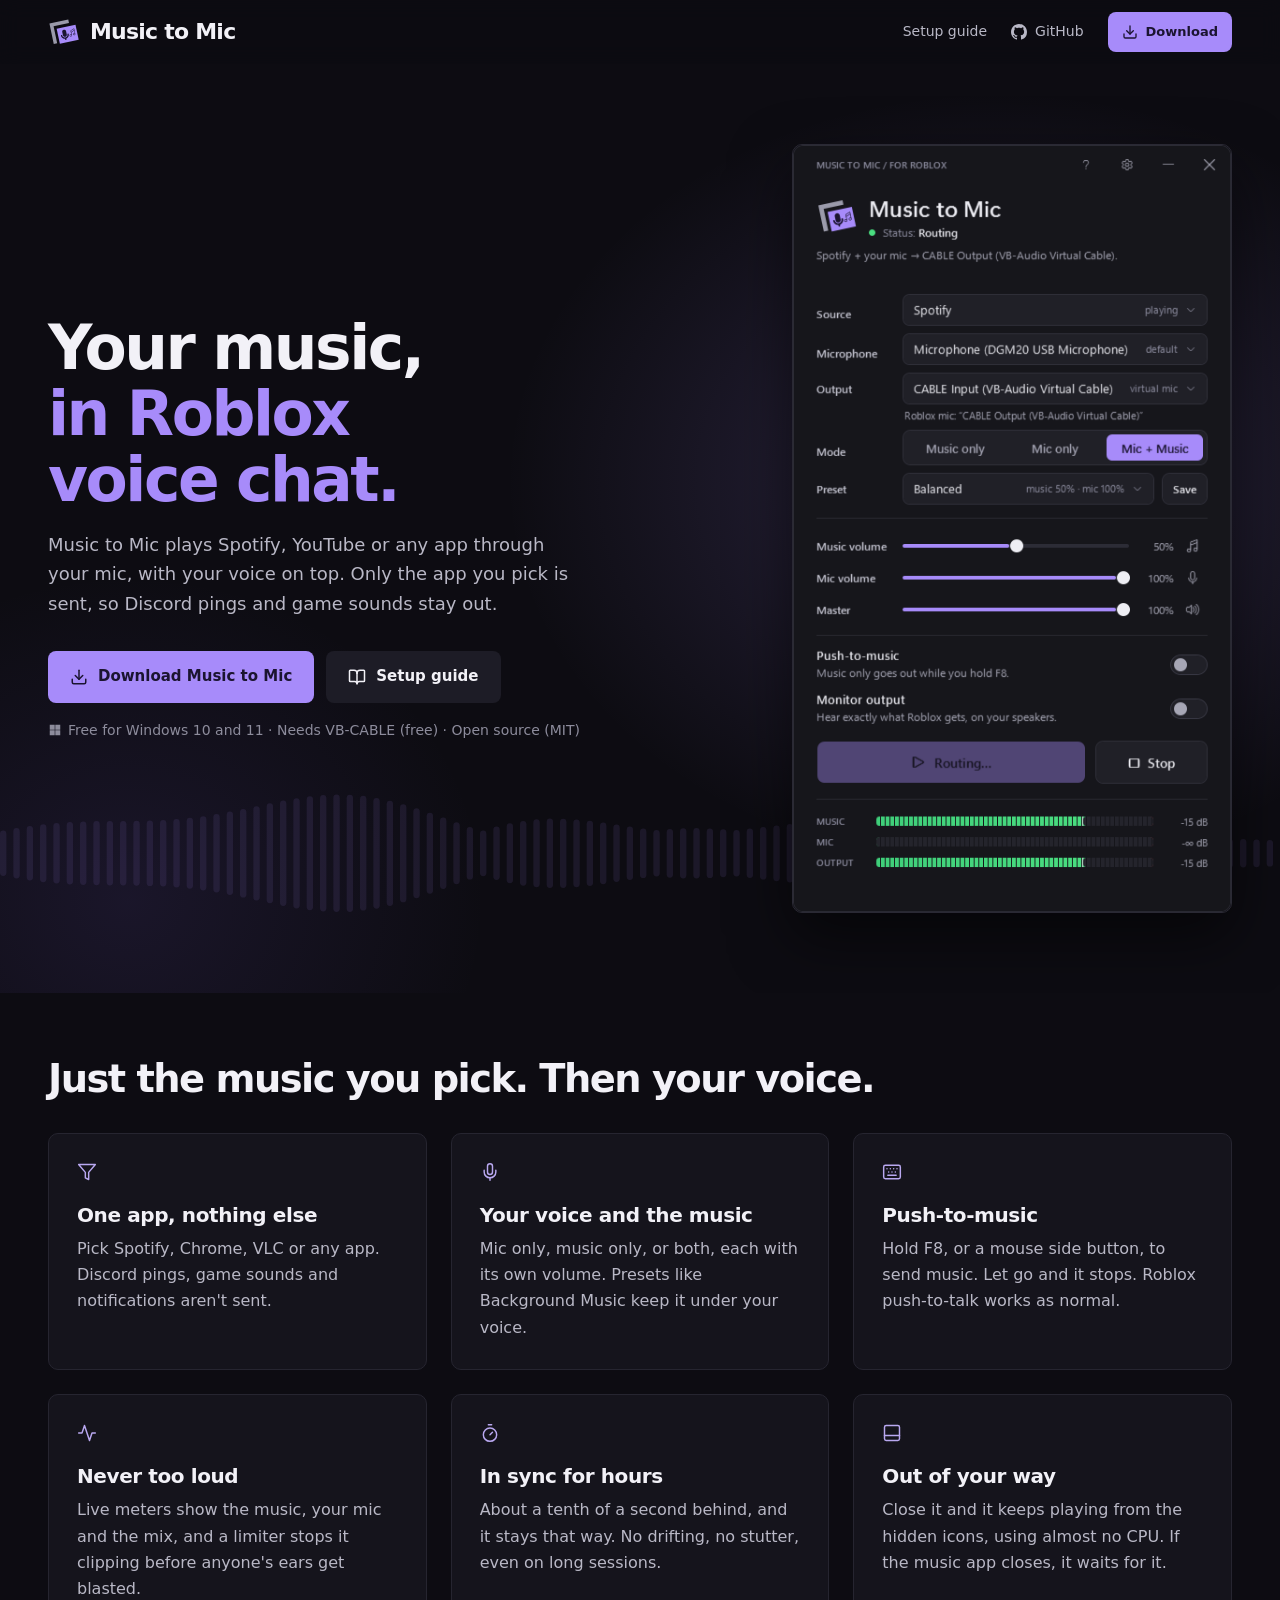
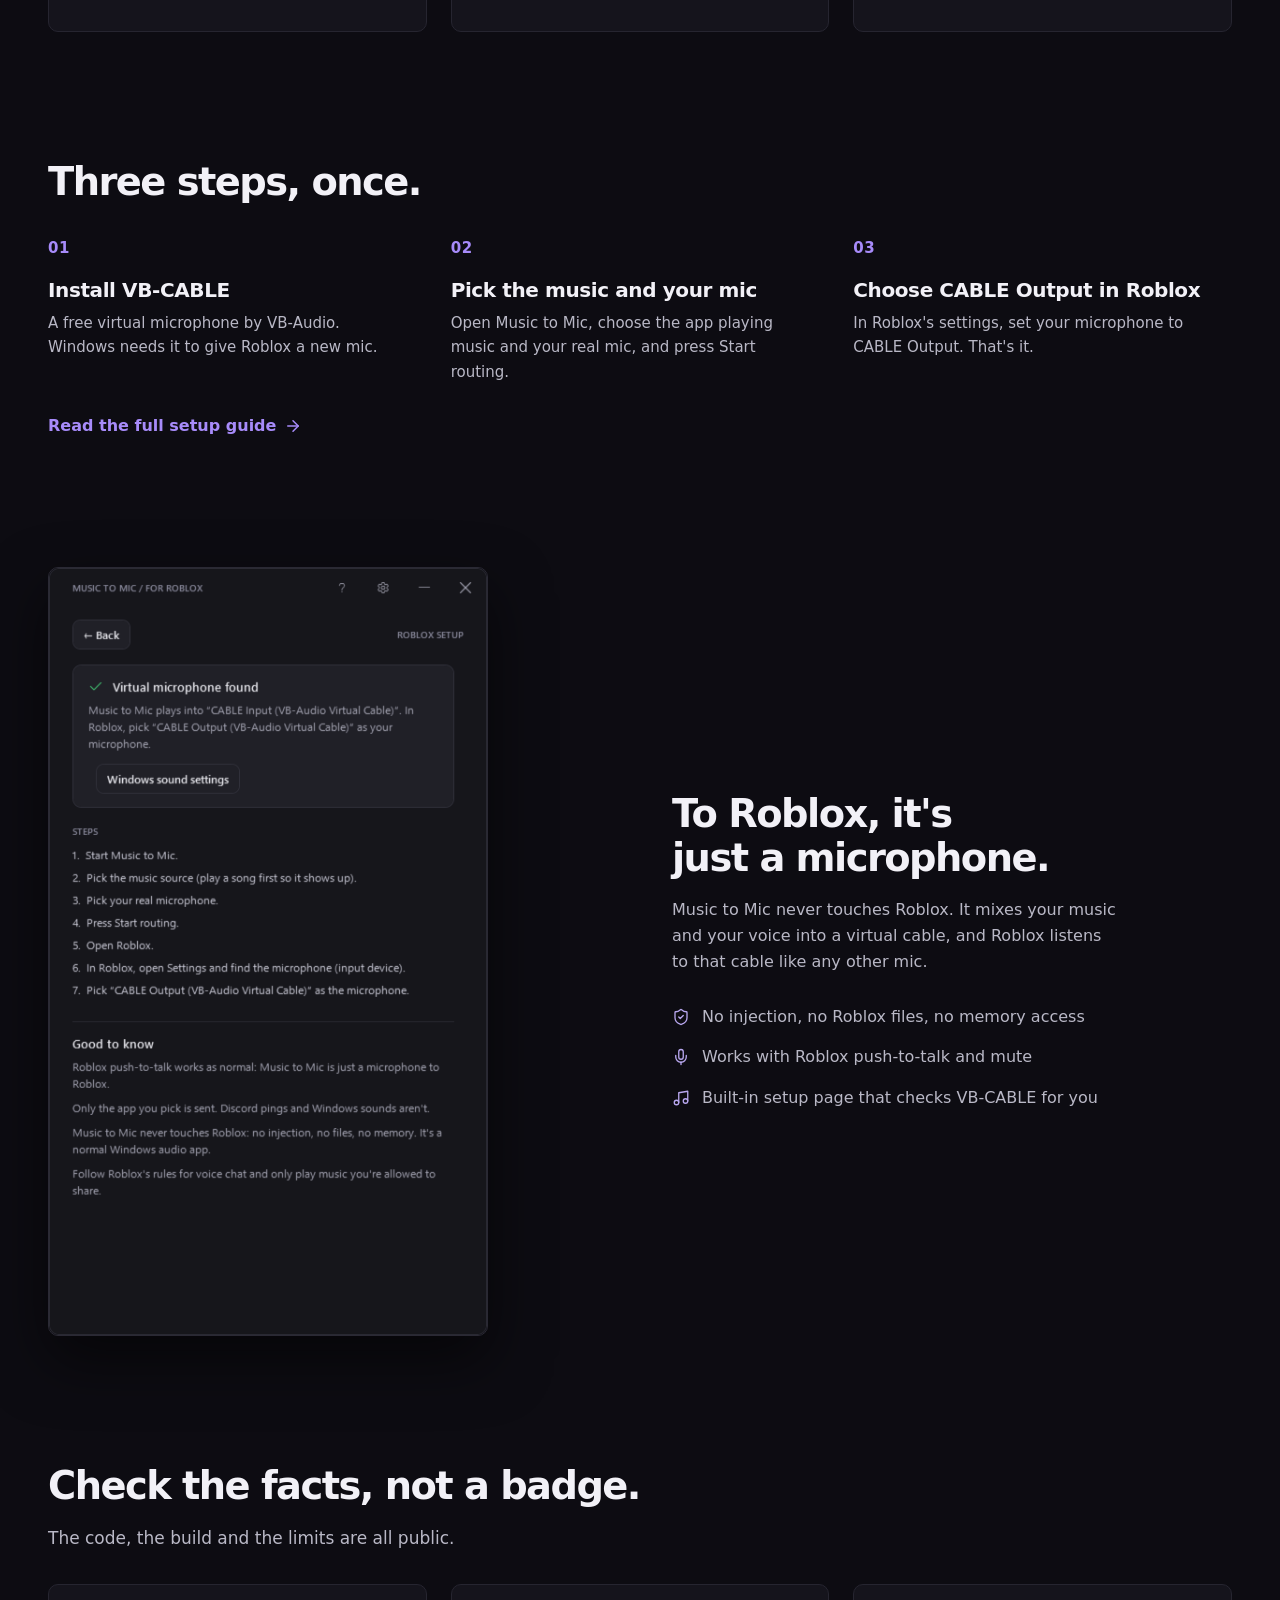
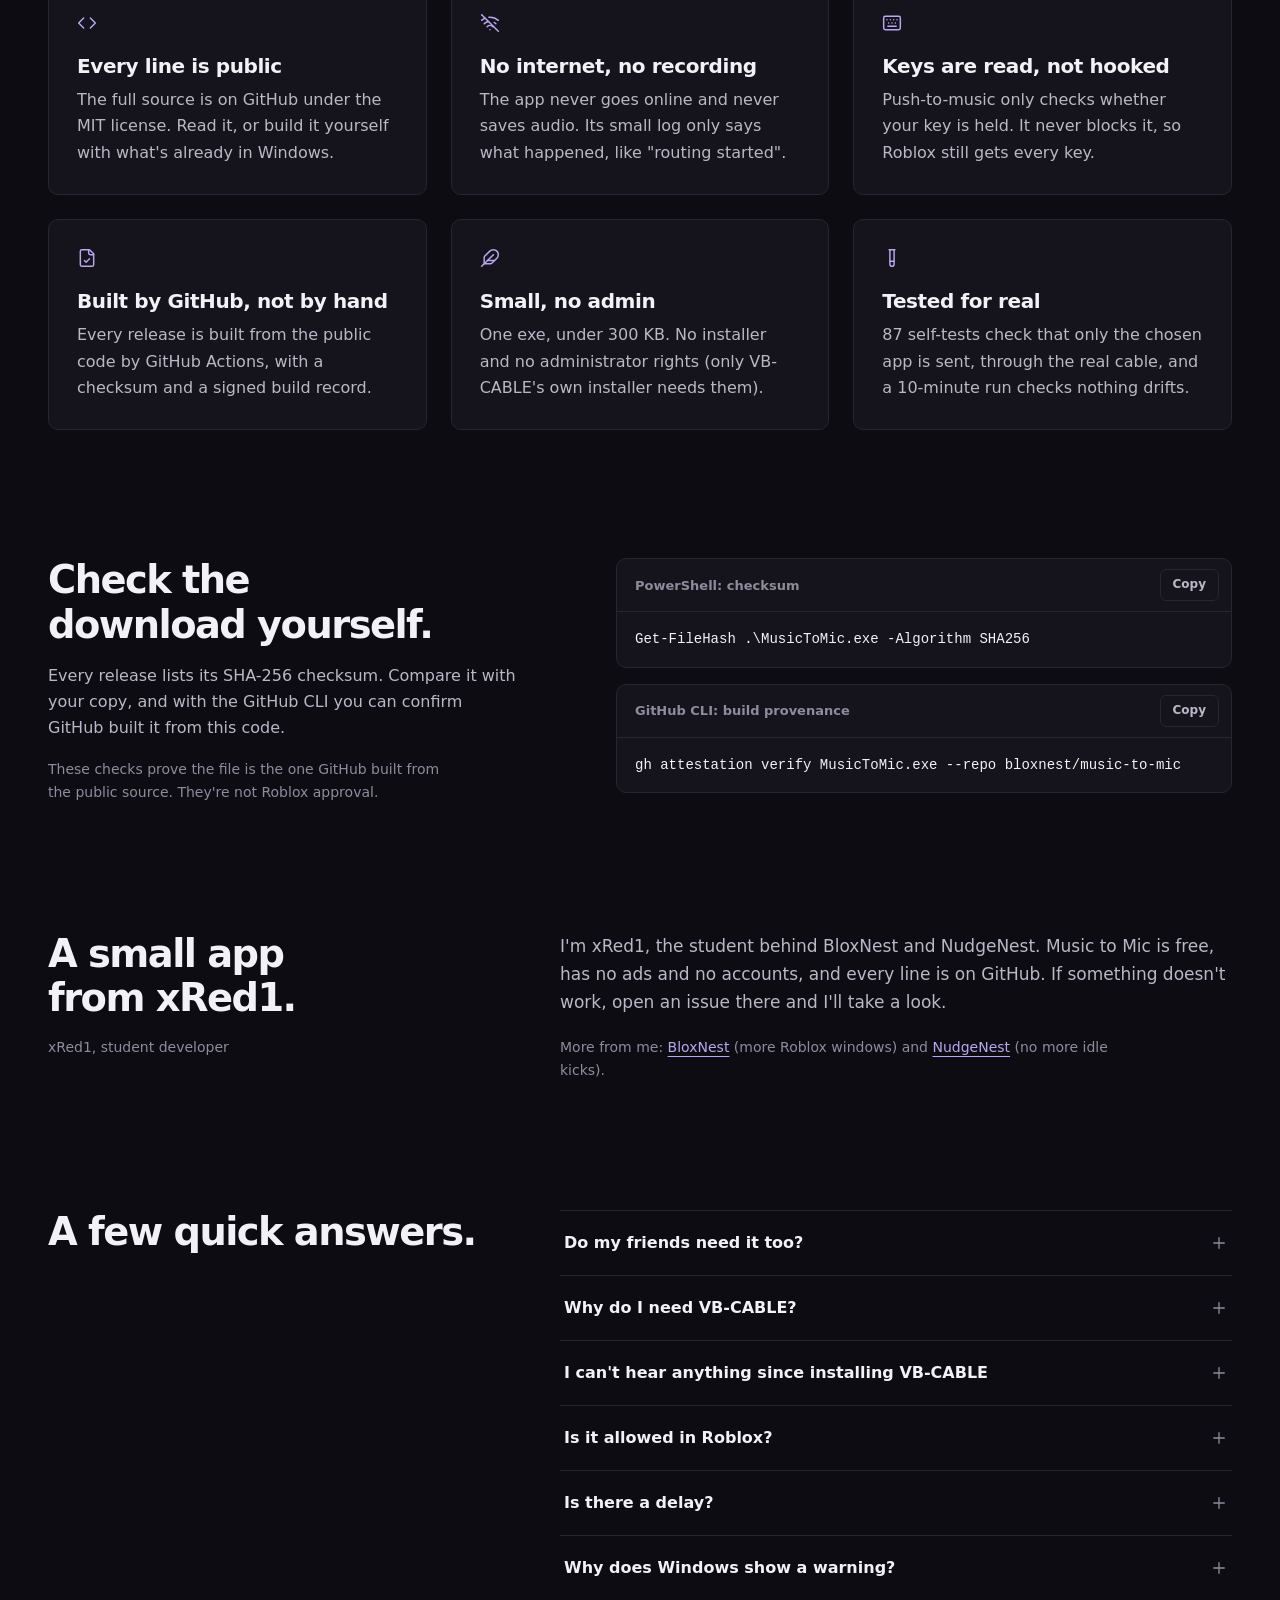
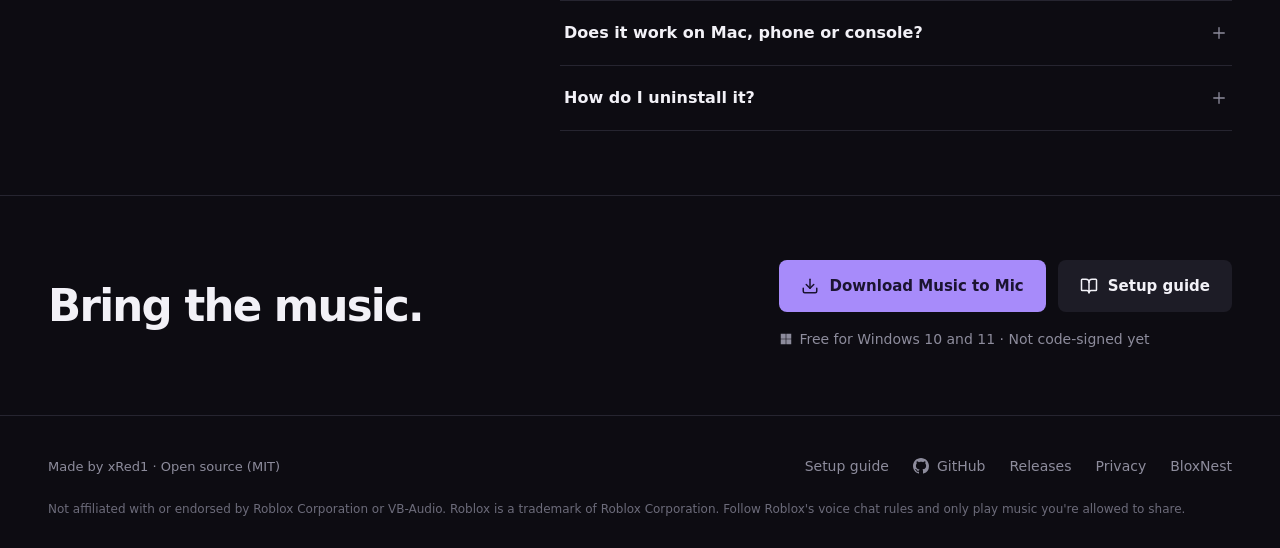
==== commit 0acbf43a: "Site: the exe is under 300 KB Co-Authored-By: Claude Opus 5.5 <noreply@anthropic.com>" ====
--- a/docs/index.html
+++ b/docs/index.html
@@ -227,7 +227,7 @@
         <li class="feature" data-reveal data-delay="120">
           <svg class="icon" aria-hidden="true" focusable="false"><use href="#i-feather"/></svg>
           <h3>Small, no admin</h3>
-          <p>One exe of about 250 KB. No installer and no administrator rights (only VB-CABLE's own installer needs them).</p>
+          <p>One exe, under 300 KB. No installer and no administrator rights (only VB-CABLE's own installer needs them).</p>
         </li>
         <li class="feature" data-reveal data-delay="180">
           <svg class="icon" aria-hidden="true" focusable="false"><use href="#i-test-tube"/></svg>
